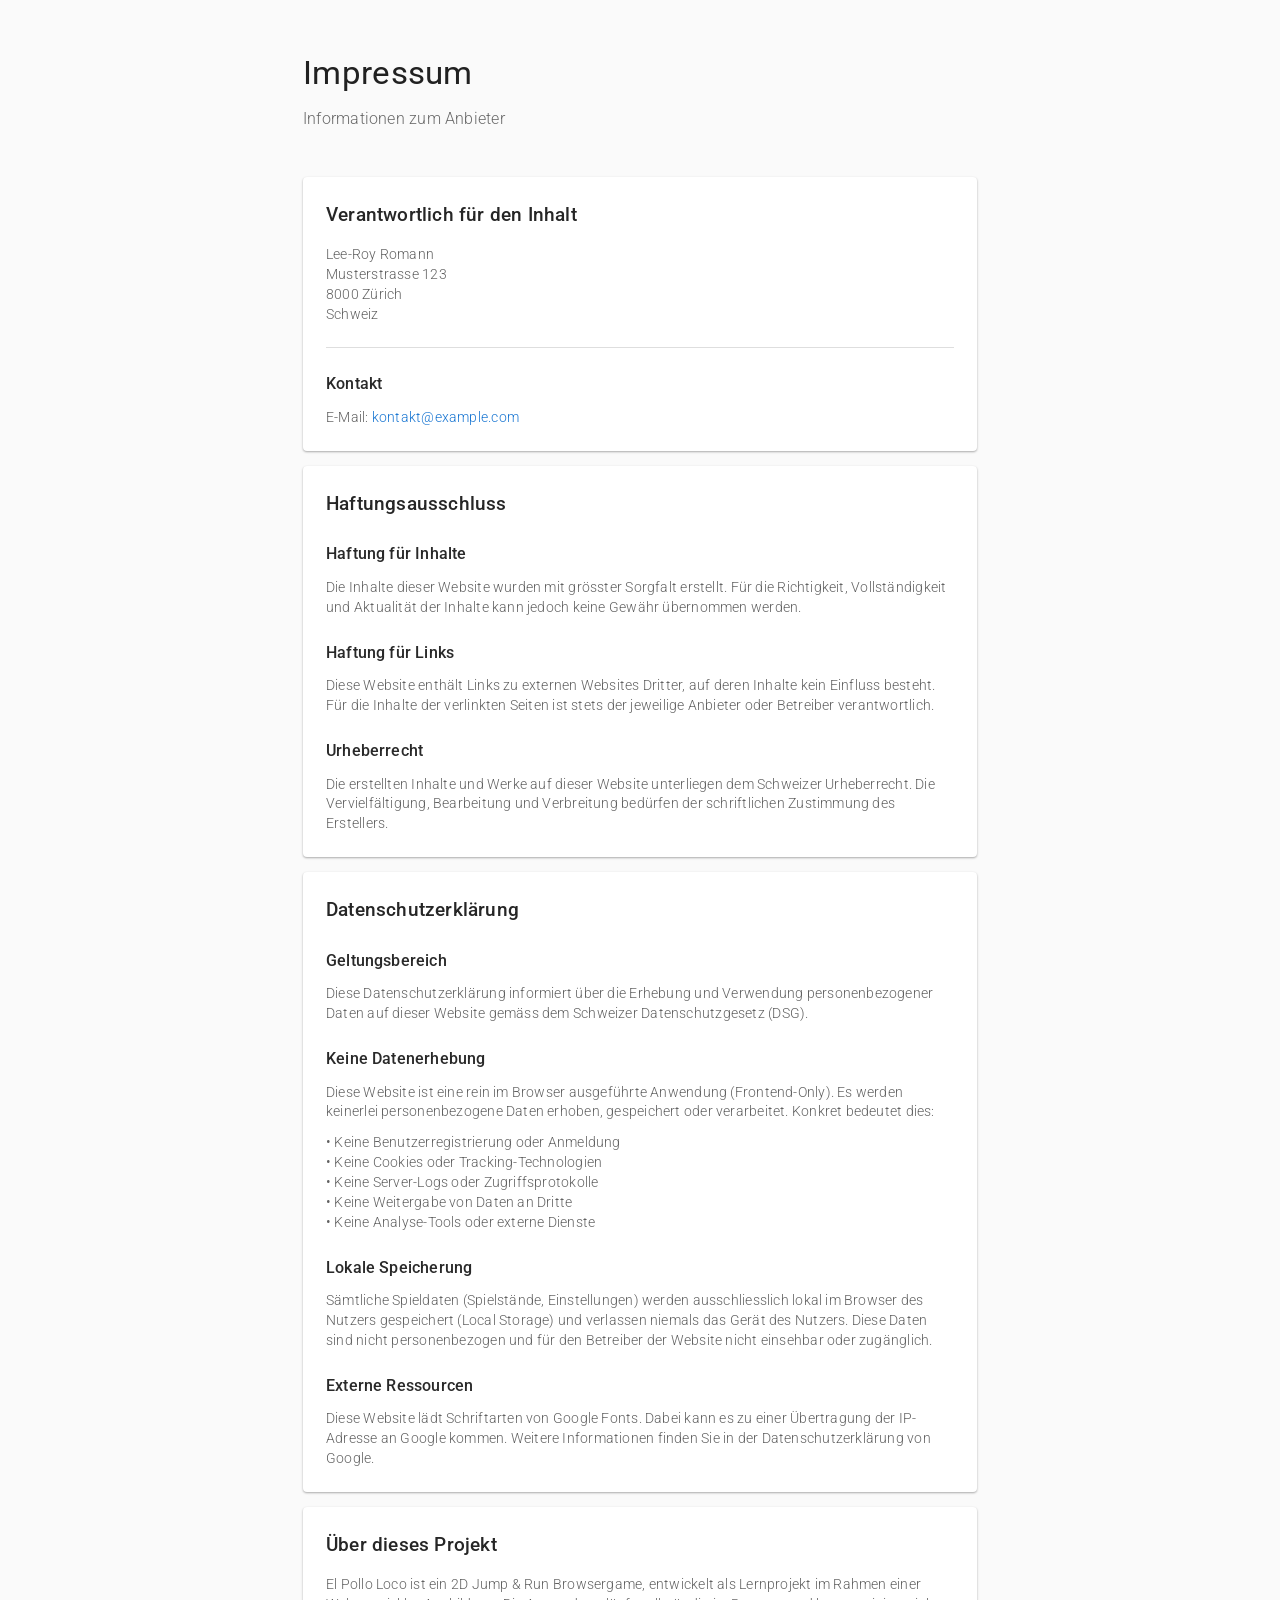
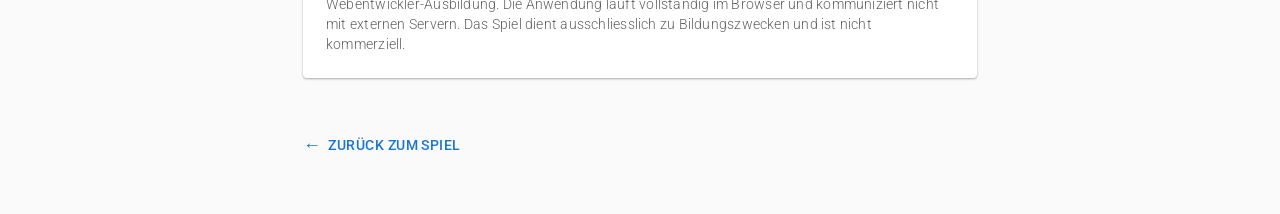
==== legal/impressum.html @ ec7fec75 "refactor: restructure project with clean architecture and remove debug code - Rename modules/ to cla" ====
<!DOCTYPE html>
<html lang="de">

<head>
    <meta charset="UTF-8">
    <meta name="viewport" content="width=device-width, initial-scale=1.0">
    <title>Impressum - El Pollo Loco</title>
    <link rel="icon" type="image/png" href="../img/11_favicon/favicon.png">
    <link rel="preconnect" href="https://fonts.googleapis.com">
    <link rel="preconnect" href="https://fonts.gstatic.com" crossorigin>
    <link href="https://fonts.googleapis.com/css2?family=Roboto:wght@300;400;500&display=swap" rel="stylesheet">
    <link rel="stylesheet" href="../css/impressum.css">
</head>

<body>
    <div class="container">
        <header>
            <h1>Impressum</h1>
            <p class="subtitle">Informationen zum Anbieter</p>
        </header>

        <section>
            <h2>Verantwortlich für den Inhalt</h2>
            <div class="contact-info">
                <p>Lee-Roy Romann<br>
                    Musterstrasse 123<br>
                    8000 Zürich<br>
                    Schweiz</p>
            </div>

            <div class="divider"></div>

            <h3>Kontakt</h3>
            <p>E-Mail: <a href="mailto:kontakt@example.com">kontakt@example.com</a></p>
        </section>

        <section>
            <h2>Haftungsausschluss</h2>

            <h3>Haftung für Inhalte</h3>
            <p>Die Inhalte dieser Website wurden mit grösster Sorgfalt erstellt. Für die Richtigkeit, Vollständigkeit
                und Aktualität der Inhalte kann jedoch keine Gewähr übernommen werden.</p>

            <h3>Haftung für Links</h3>
            <p>Diese Website enthält Links zu externen Websites Dritter, auf deren Inhalte kein Einfluss besteht. Für
                die Inhalte der verlinkten Seiten ist stets der jeweilige Anbieter oder Betreiber verantwortlich.</p>

            <h3>Urheberrecht</h3>
            <p>Die erstellten Inhalte und Werke auf dieser Website unterliegen dem Schweizer Urheberrecht. Die
                Vervielfältigung, Bearbeitung und Verbreitung bedürfen der schriftlichen Zustimmung des Erstellers.</p>
        </section>

        <section>
            <h2>Datenschutzerklärung</h2>

            <h3>Geltungsbereich</h3>
            <p>Diese Datenschutzerklärung informiert über die Erhebung und Verwendung personenbezogener Daten auf dieser
                Website gemäss dem Schweizer Datenschutzgesetz (DSG).</p>

            <h3>Keine Datenerhebung</h3>
            <p>Diese Website ist eine rein im Browser ausgeführte Anwendung (Frontend-Only). Es werden keinerlei
                personenbezogene Daten erhoben, gespeichert oder verarbeitet. Konkret bedeutet dies:</p>

            <p>
                • Keine Benutzerregistrierung oder Anmeldung<br>
                • Keine Cookies oder Tracking-Technologien<br>
                • Keine Server-Logs oder Zugriffsprotokolle<br>
                • Keine Weitergabe von Daten an Dritte<br>
                • Keine Analyse-Tools oder externe Dienste
            </p>

            <h3>Lokale Speicherung</h3>
            <p>Sämtliche Spieldaten (Spielstände, Einstellungen) werden ausschliesslich lokal im Browser des Nutzers
                gespeichert (Local Storage) und verlassen niemals das Gerät des Nutzers. Diese Daten sind nicht
                personenbezogen und für den Betreiber der Website nicht einsehbar oder zugänglich.</p>

            <h3>Externe Ressourcen</h3>
            <p>Diese Website lädt Schriftarten von Google Fonts. Dabei kann es zu einer Übertragung der IP-Adresse an
                Google kommen. Weitere Informationen finden Sie in der Datenschutzerklärung von Google.</p>
        </section>

        <section>
            <h2>Über dieses Projekt</h2>
            <p>El Pollo Loco ist ein 2D Jump & Run Browsergame, entwickelt als Lernprojekt im Rahmen einer
                Webentwickler-Ausbildung. Die Anwendung läuft vollständig im Browser und kommuniziert nicht mit externen
                Servern. Das Spiel dient ausschliesslich zu Bildungszwecken und ist nicht kommerziell.</p>
        </section>

        <a href="../index.html" class="back-link">Zurück zum Spiel</a>
    </div>
</body>

</html>
---- css/impressum.css ----
* {
    margin: 0;
    padding: 0;
    box-sizing: border-box;
}

body {
    font-family: "Roboto", -apple-system, BlinkMacSystemFont, sans-serif;
    font-weight: 300;
    line-height: 1.6;
    color: rgba(0, 0, 0, 0.87);
    background: #fafafa;
    min-height: 100vh;
}

.container {
    max-width: 720px;
    margin: 0 auto;
    padding: 47px 23px;
}

header {
    margin-bottom: 46px;
}

h1 {
    font-size: 33px;
    font-weight: 400;
    letter-spacing: 0.3px;
    color: rgba(0, 0, 0, 0.87);
    margin-bottom: 8px;
}

.subtitle {
    font-size: 16px;
    color: rgba(0, 0, 0, 0.58);
}

section {
    background: white;
    border-radius: 4px;
    padding: 23px;
    margin-bottom: 15px;
    box-shadow: 0 1px 3px rgba(0, 0, 0, 0.11), 0 1px 2px rgba(0, 0, 0, 0.23);
}

h2 {
    font-size: 19px;
    font-weight: 500;
    letter-spacing: 0.2px;
    color: rgba(0, 0, 0, 0.85);
    margin-bottom: 15px;
}

h3 {
    font-size: 16px;
    font-weight: 500;
    letter-spacing: 0.18px;
    color: rgba(0, 0, 0, 0.84);
    margin-top: 22px;
    margin-bottom: 11px;
}

p {
    font-size: 14px;
    line-height: 1.42;
    letter-spacing: 0.22px;
    color: rgba(0, 0, 0, 0.62);
    margin-bottom: 11px;
}

p:last-child {
    margin-bottom: 0;
}

a {
    color: #1976d2;
    text-decoration: none;
}

a:hover {
    text-decoration: underline;
}

.contact-info {
    display: flex;
    flex-direction: column;
    gap: 4px;
}

.divider {
    height: 1px;
    background: rgba(0, 0, 0, 0.13);
    margin: 23px 0;
}

.back-link {
    display: inline-flex;
    align-items: center;
    gap: 7px;
    font-size: 14px;
    font-weight: 500;
    letter-spacing: 0.45px;
    text-transform: uppercase;
    color: #1976d2;
    margin-top: 31px;
    padding: 7px 0;
}

.back-link:hover {
    text-decoration: none;
    opacity: 0.8;
}

.back-link::before {
    content: "←";
    font-size: 18px;
}

@media (max-width: 600px) {
    .container {
        padding: 23px 15px;
    }

    h1 {
        font-size: 23px;
    }

    section {
        padding: 15px;
    }
}
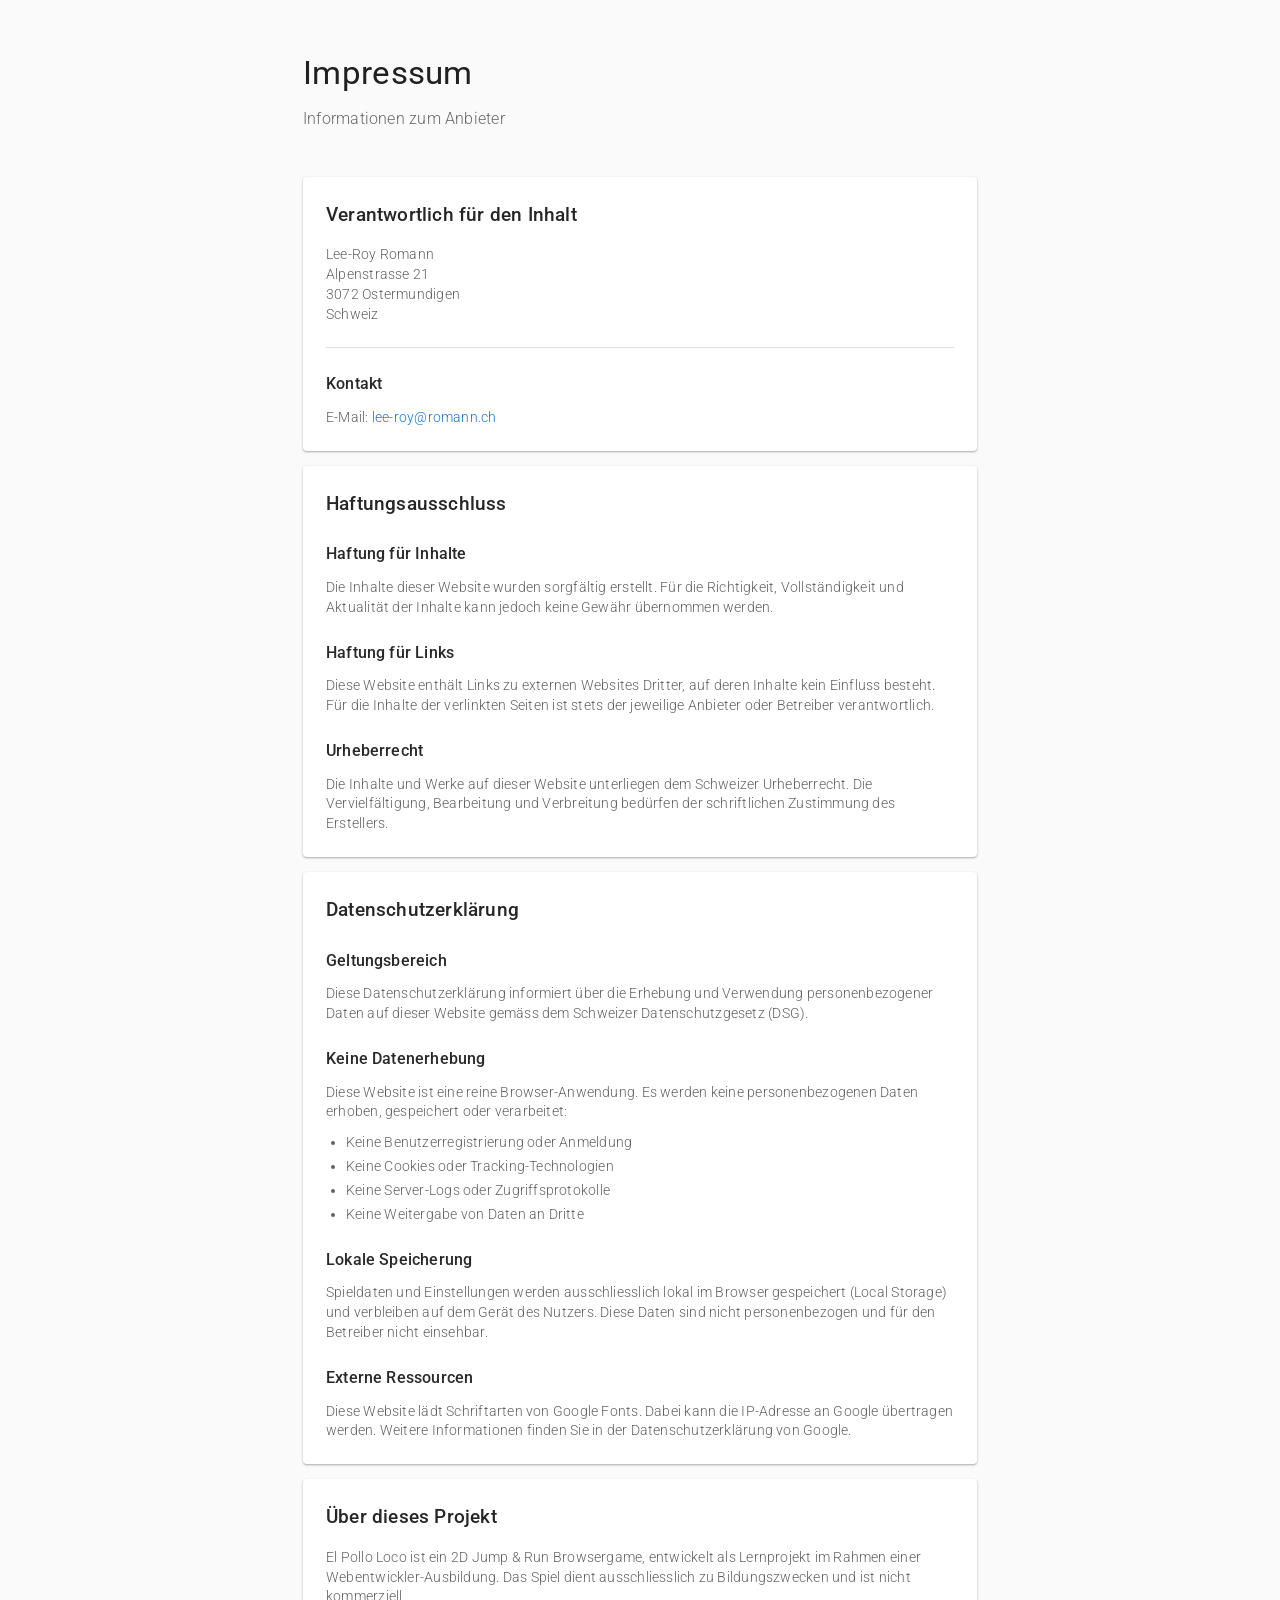
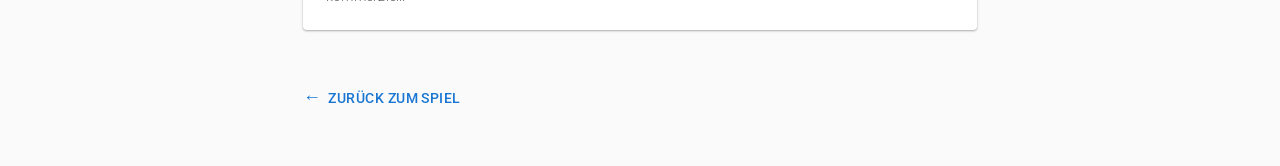
==== commit 454d054a: "docs: update impressum with real contact data and clean up text - Add real address and email to impr" ====
--- a/legal/impressum.html
+++ b/legal/impressum.html
@@ -23,67 +23,55 @@
             <h2>Verantwortlich für den Inhalt</h2>
             <div class="contact-info">
                 <p>Lee-Roy Romann<br>
-                    Musterstrasse 123<br>
-                    8000 Zürich<br>
+                    Alpenstrasse 21<br>
+                    3072 Ostermundigen<br>
                     Schweiz</p>
             </div>
 
             <div class="divider"></div>
 
             <h3>Kontakt</h3>
-            <p>E-Mail: <a href="mailto:kontakt@example.com">kontakt@example.com</a></p>
+            <p>E-Mail: <a href="mailto:lee-roy@romann.ch">lee-roy@romann.ch</a></p>
         </section>
 
         <section>
             <h2>Haftungsausschluss</h2>
 
             <h3>Haftung für Inhalte</h3>
-            <p>Die Inhalte dieser Website wurden mit grösster Sorgfalt erstellt. Für die Richtigkeit, Vollständigkeit
-                und Aktualität der Inhalte kann jedoch keine Gewähr übernommen werden.</p>
+            <p>Die Inhalte dieser Website wurden sorgfältig erstellt. Für die Richtigkeit, Vollständigkeit und Aktualität der Inhalte kann jedoch keine Gewähr übernommen werden.</p>
 
             <h3>Haftung für Links</h3>
-            <p>Diese Website enthält Links zu externen Websites Dritter, auf deren Inhalte kein Einfluss besteht. Für
-                die Inhalte der verlinkten Seiten ist stets der jeweilige Anbieter oder Betreiber verantwortlich.</p>
+            <p>Diese Website enthält Links zu externen Websites Dritter, auf deren Inhalte kein Einfluss besteht. Für die Inhalte der verlinkten Seiten ist stets der jeweilige Anbieter oder Betreiber verantwortlich.</p>
 
             <h3>Urheberrecht</h3>
-            <p>Die erstellten Inhalte und Werke auf dieser Website unterliegen dem Schweizer Urheberrecht. Die
-                Vervielfältigung, Bearbeitung und Verbreitung bedürfen der schriftlichen Zustimmung des Erstellers.</p>
+            <p>Die Inhalte und Werke auf dieser Website unterliegen dem Schweizer Urheberrecht. Die Vervielfältigung, Bearbeitung und Verbreitung bedürfen der schriftlichen Zustimmung des Erstellers.</p>
         </section>
 
         <section>
             <h2>Datenschutzerklärung</h2>
 
             <h3>Geltungsbereich</h3>
-            <p>Diese Datenschutzerklärung informiert über die Erhebung und Verwendung personenbezogener Daten auf dieser
-                Website gemäss dem Schweizer Datenschutzgesetz (DSG).</p>
+            <p>Diese Datenschutzerklärung informiert über die Erhebung und Verwendung personenbezogener Daten auf dieser Website gemäss dem Schweizer Datenschutzgesetz (DSG).</p>
 
             <h3>Keine Datenerhebung</h3>
-            <p>Diese Website ist eine rein im Browser ausgeführte Anwendung (Frontend-Only). Es werden keinerlei
-                personenbezogene Daten erhoben, gespeichert oder verarbeitet. Konkret bedeutet dies:</p>
-
-            <p>
-                • Keine Benutzerregistrierung oder Anmeldung<br>
-                • Keine Cookies oder Tracking-Technologien<br>
-                • Keine Server-Logs oder Zugriffsprotokolle<br>
-                • Keine Weitergabe von Daten an Dritte<br>
-                • Keine Analyse-Tools oder externe Dienste
-            </p>
+            <p>Diese Website ist eine reine Browser-Anwendung. Es werden keine personenbezogenen Daten erhoben, gespeichert oder verarbeitet:</p>
+            <ul>
+                <li>Keine Benutzerregistrierung oder Anmeldung</li>
+                <li>Keine Cookies oder Tracking-Technologien</li>
+                <li>Keine Server-Logs oder Zugriffsprotokolle</li>
+                <li>Keine Weitergabe von Daten an Dritte</li>
+            </ul>
 
             <h3>Lokale Speicherung</h3>
-            <p>Sämtliche Spieldaten (Spielstände, Einstellungen) werden ausschliesslich lokal im Browser des Nutzers
-                gespeichert (Local Storage) und verlassen niemals das Gerät des Nutzers. Diese Daten sind nicht
-                personenbezogen und für den Betreiber der Website nicht einsehbar oder zugänglich.</p>
+            <p>Spieldaten und Einstellungen werden ausschliesslich lokal im Browser gespeichert (Local Storage) und verbleiben auf dem Gerät des Nutzers. Diese Daten sind nicht personenbezogen und für den Betreiber nicht einsehbar.</p>
 
             <h3>Externe Ressourcen</h3>
-            <p>Diese Website lädt Schriftarten von Google Fonts. Dabei kann es zu einer Übertragung der IP-Adresse an
-                Google kommen. Weitere Informationen finden Sie in der Datenschutzerklärung von Google.</p>
+            <p>Diese Website lädt Schriftarten von Google Fonts. Dabei kann die IP-Adresse an Google übertragen werden. Weitere Informationen finden Sie in der Datenschutzerklärung von Google.</p>
         </section>
 
         <section>
             <h2>Über dieses Projekt</h2>
-            <p>El Pollo Loco ist ein 2D Jump & Run Browsergame, entwickelt als Lernprojekt im Rahmen einer
-                Webentwickler-Ausbildung. Die Anwendung läuft vollständig im Browser und kommuniziert nicht mit externen
-                Servern. Das Spiel dient ausschliesslich zu Bildungszwecken und ist nicht kommerziell.</p>
+            <p>El Pollo Loco ist ein 2D Jump & Run Browsergame, entwickelt als Lernprojekt im Rahmen einer Webentwickler-Ausbildung. Das Spiel dient ausschliesslich zu Bildungszwecken und ist nicht kommerziell.</p>
         </section>
 
         <a href="../index.html" class="back-link">Zurück zum Spiel</a>
--- a/css/impressum.css
+++ b/css/impressum.css
@@ -73,6 +73,19 @@
     margin-bottom: 0;
 }
 
+ul {
+    font-size: 14px;
+    line-height: 1.42;
+    letter-spacing: 0.22px;
+    color: rgba(0, 0, 0, 0.62);
+    margin: 0 0 11px 20px;
+    padding-left: 0;
+}
+
+ul li {
+    margin-bottom: 4px;
+}
+
 a {
     color: #1976d2;
     text-decoration: none;
